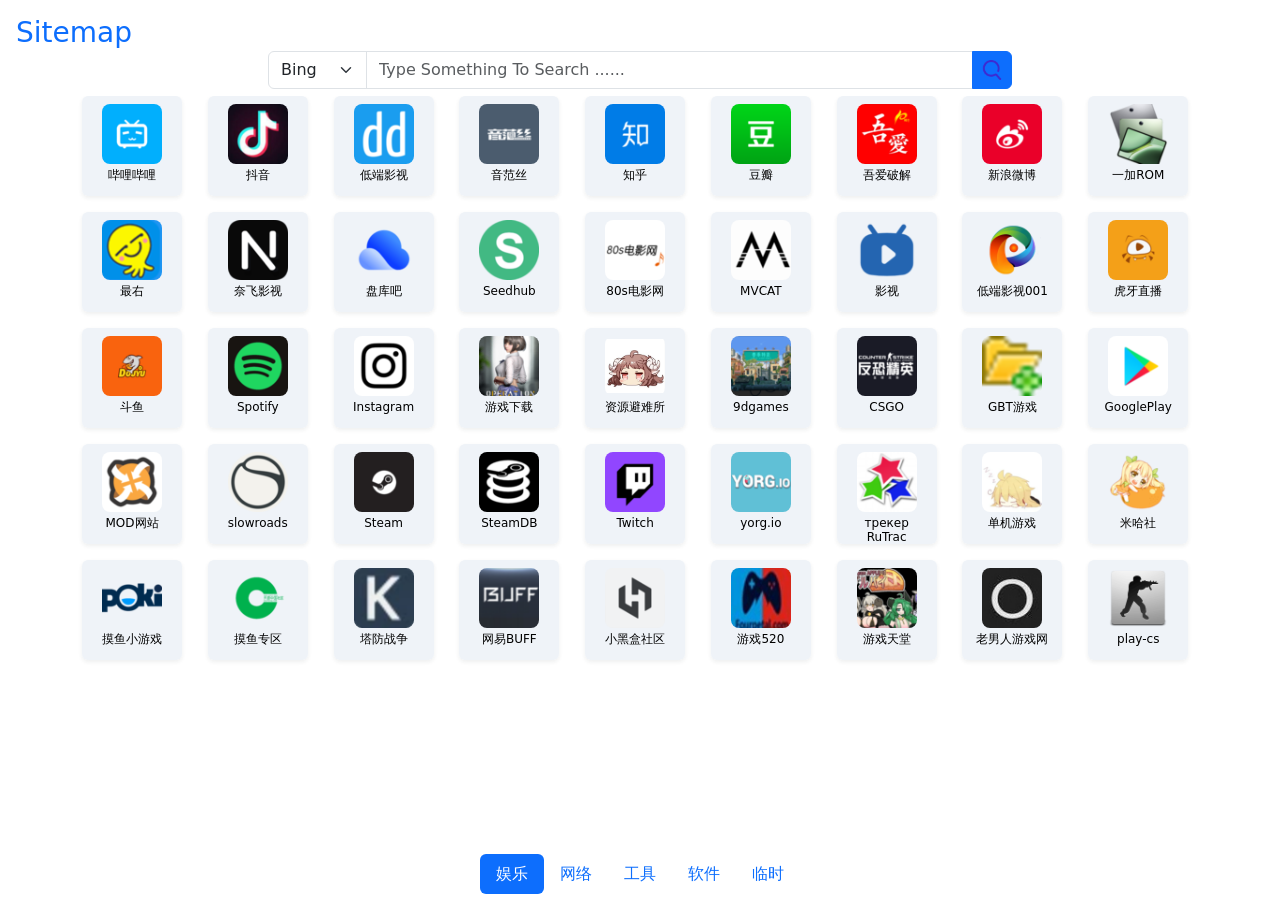
==== docs/index.html @ c8fcf12f "重构 v0.0.1" ====
<!DOCTYPE html>
<html lang="zh-CN">

<head>
  <meta charset="UTF-8">
  <link rel="icon" href="static/ico/favicon.ico" type="image/x-icon">
  <title>YsongCao's Sitemap</title>
  <link rel="stylesheet" href="static/css/bootstrap.css">
  <script src="static/js/bootstrap.bundle.js" defer></script>
  <link rel="stylesheet" href="static/css/styles.css">
  <script src="static/js/js.js" defer></script>
  <script src="static/js/loadData.js" defer></script>
</head>

<body class="d-flex flex-column min-vh-100">
  <div class="container-fluid p-3 pb-0" id="headerContainer">
    <div class="d-flex flex-wrap justify-content-between align-items-center">
      <!-- 站点标题 -->
      <h1 class="navbar-brand mb-0">
        <a class="text-decoration-none fs-3" href="index.html">Sitemap</a>
      </h1>
    </div>
  </div>
  <!-- 搜索部分 -->
  <div class="container d-flex align-items-center justify-content-center mt-0" id="searchContainer">
    <div class="col-md-8">
      <form id="searchForm" class="input-group">
        <select class="form-select flex-grow-0 w-auto" id="engineSelect" aria-label="搜索引擎选择">
          <option value="https://www.bing.com/search?q=">Bing</option>
          <option value="https://www.baidu.com/s?wd=">Baidu</option>
          <option value="hhttps://xiaoyi.huawei.com/?q=">XiaoYi</option>
        </select>
        <input type="text" class="form-control" placeholder="Type Something To Search ......" aria-label="搜索内容" name="q"
          required>
        <button type="submit" class="btn btn-primary btn-search">
          <img src="static/ico/search.png" alt="搜索图标">
          <span class="visually-hidden">搜索</span>
        </button>
      </form>
    </div>
  </div>


  <!-- 内容区域 -->
  <div class="container mt-4 flex-grow-1" id="linkContainer">
    <!-- 改为tab-content -->
    <div id="content-container" class="tab-content row g-4 row-cols-2 row-cols-md-3 row-cols-lg-4">
      <!-- 动态生成tab-pane -->
    </div>
  </div>
  <!-- 自适应底栏 -->
  <footer class="mt-auto sticky-bottom" id="footerContainer">
    <div class="container">
      <nav class="nav nav-pills justify-content-center" id="category-nav">
        <!-- 导航项由JS生成 -->
      </nav>
    </div>
  </footer>


</body>

</html>
---- docs/static/css/styles.css ----
html {
    height: 100%;
    margin: 0;
    overflow: hidden;
    /* 隐藏滚动条 */
}

/* 针对不同浏览器的滚动条隐藏实现 */
::-webkit-scrollbar {
    display: none;
    /* Chrome, Safari and Opera */
}

body {
    height: 100%;
    margin: 0;
    overflow: hidden;
    -ms-overflow-style: none;
    /* IE and Edge */
    scrollbar-width: none;
    /* Firefox */
    overflow: -moz-scrollbars-none;
    /* Older Firefox versions */
    /*background-Image : url(https://bing.ee123.net/img/);*/
}

.btn-search {
    width: 40px;
    position: relative;
    /* 为子元素绝对定位提供参照 */
    padding: 0 !important;
    /* 消除默认内边距 */
    display: flex !important;
    align-items: center;
    justify-content: center;
}

#searchContainer {
    height: 40px !important;
    min-height: 40px;
    box-sizing: border-box;
    flex-shrink: 0;
}

/* 搜索图标尺寸控制 */
.btn-search img {
    width: 20px;
    height: 20px;
    object-fit: contain;
    /* 保持图标比例 */
}
#linkContainer{
    margin: 6px auto !important;
}
/* 确保内容区域可以滚动 */
.container {
    max-height: 100vh;
    overflow-y: auto;
}

.tab-content>.active {
    display: block;
    width: 100%;
}

/* 外层A标签布局 */
a.col {
    padding: 12px;
    /* 控制外层间距 */
    display: block;
}

/* 卡片容器 */
.grid-layout {
    display: grid;
    grid-template-columns: repeat(auto-fill, minmax(100px, 1fr));
    gap: 1rem;
    width: 100%;
    max-width: calc(100px * 10 + 1rem * 9);
    /* 10列x100px + 9个间隙x1rem */
    margin: 0 auto;
}

/* 设置卡片固定尺寸 */
.grid-layout>a {
    width: 100px;
    height: 100px;
    display: block;
}

/* 调整卡片内部布局 */
.card {
    width: 100%;
    height: 100%;
    padding: 8px;
    display: flex;
    flex-direction: column;
    transition: transform 0.3s ease, box-shadow 0.3s ease;
    /* 平滑过渡动画 */
    position: relative;
    /* 防止布局偏移 */
    z-index: 1;
    /* 避免被其他元素遮挡 */
    background-color: rgba(235, 241, 247, 0.801) !important;
}

.card:hover {
    transform: translateY(-5px);
    /* 上移 5px */
    box-shadow: 0 0.5rem 1rem rgba(0, 0, 0, 0.15) !important;
    /* 增强阴影效果 */
}

.card-img-container {
    width: 60px;
    height: 60px;
    flex: 0 0 60px;
    background-size: contain;
    background-repeat: no-repeat;
    background-position: center;
    margin: 0 auto;
    border-radius: 8px;
}

.card-text-container {
    flex: 1;
    display: flex;
    align-items: center;
    justify-content: center;
    padding: 4px 0;
    color: #000;
}

.card-title {
    font-size: 12px;
    margin: 0;
    text-align: center;
    overflow: hidden;
    text-overflow: ellipsis;
    display: -webkit-box;
    -webkit-line-clamp: 2;
    -webkit-box-orient: vertical;
}

.headerContainer {
    background-color: transparent !important;
}

footer {
    background-color: transparent !important;
}

#footerContainer{
    margin-bottom: 6px !important;
}
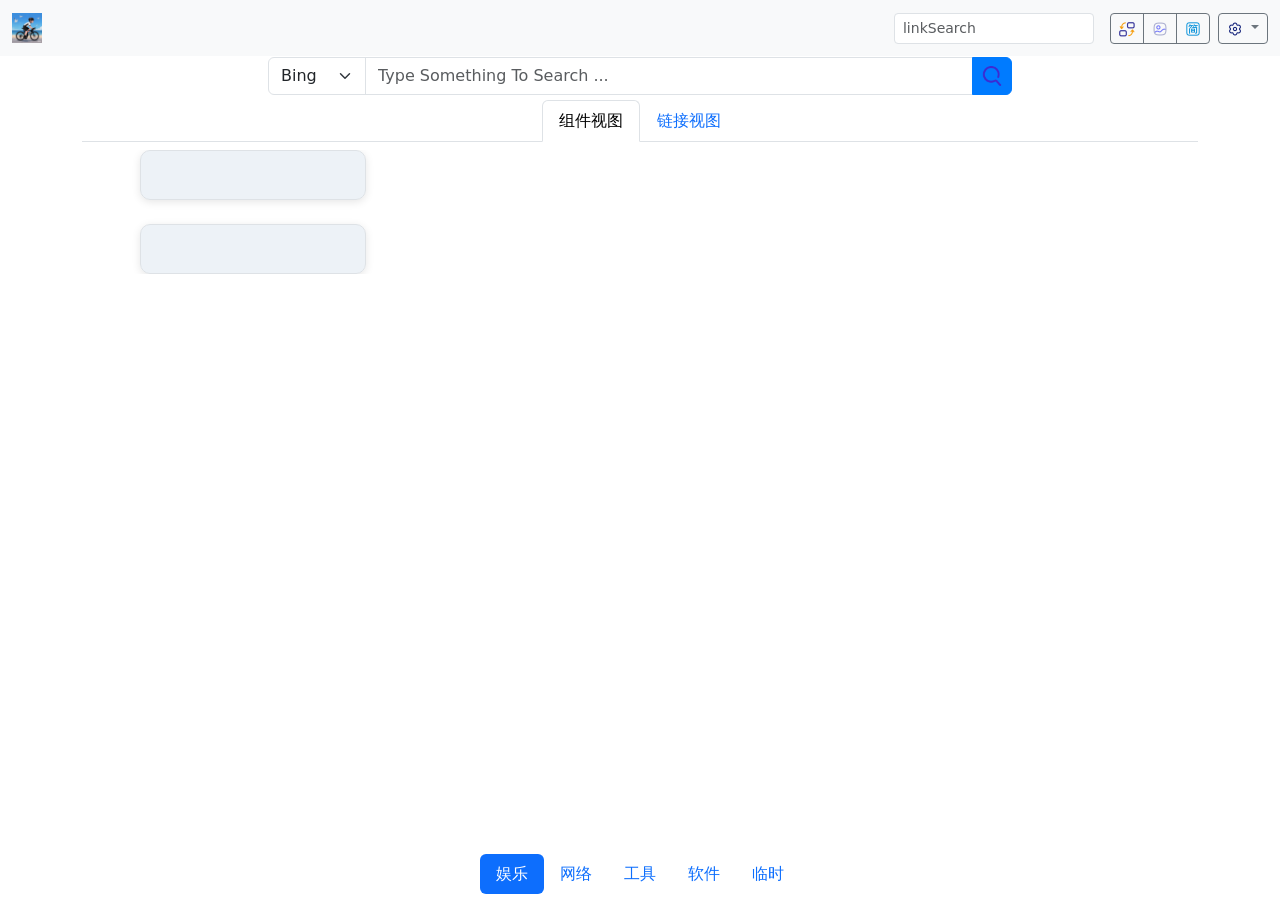
==== commit b2602108: "feat(docs): 重构页面并添加新功能 - 重新设计了页面布局和样式,增加了导航栏和底部栏 - 添加了组件视图和链接视图的切换功能 - 新增了时钟和天气组件 - 实现了暗黑模式切换功能 - 优化" ====
--- a/docs/index.html
+++ b/docs/index.html
@@ -4,7 +4,7 @@
 <head>
   <meta charset="UTF-8">
   <link rel="icon" href="static/ico/favicon.ico" type="image/x-icon">
-  <title>YsongCao's Sitemap</title>
+  <title>Pitahaya Guide</title>
   <link rel="stylesheet" href="static/css/bootstrap.css">
   <script src="static/js/bootstrap.bundle.js" defer></script>
   <link rel="stylesheet" href="static/css/styles.css">
@@ -13,24 +13,77 @@
 </head>
 
 <body class="d-flex flex-column min-vh-100">
-  <div class="container-fluid p-3 pb-0" id="headerContainer">
-    <div class="d-flex flex-wrap justify-content-between align-items-center">
-      <!-- 站点标题 -->
-      <h1 class="navbar-brand mb-0">
-        <a class="text-decoration-none fs-3" href="index.html">Sitemap</a>
-      </h1>
+  <!-- ================= 导航栏区域 ================= -->
+  <nav class="navbar navbar-expand-lg navbar-light bg-light py-2" id="headerContainer">
+    <div class="container-fluid">
+      <!-- 品牌Logo和标题 -->
+      <a class="navbar-brand d-flex align-items-center" href="#">
+        <img src="static/ico/favicon.ico" width="30" height="30" class="d-inline-block align-top" alt="Logo"
+          id="image4Gif">
+        <span class="site-title ms-2" id="siteTitle"></span><!--Pitahaya-->
+      </a>
+
+      <!-- 右侧功能区域 -->
+      <div class="d-flex align-items-center">
+        <!-- 小搜索框 -->
+        <div class="input-group me-3" id="linkSearchContainer" style="width: 200px;">
+          <input type="text" class="form-control form-control-sm" id="inpt_search" placeholder="linkSearch">
+        </div>
+
+        <!-- 功能按钮组 -->
+        <div class="btn-group me-2">
+          <!-- 切换页面按钮 -->
+          <a href="Xindex.html" class="btn btn-sm btn-outline-secondary" id="changePage">
+            <img src="static/ico/change.png" width="16" alt="切换页面">
+          </a>
+          <!-- 切换背景按钮 -->
+          <a href="changeBG.html" class="btn btn-sm btn-outline-secondary" id="changeBG">
+            <img src="static/ico/changeBG.png" width="16" alt="切换背景">
+          </a>
+          <!-- 简洁模式按钮 -->
+          <button class="btn btn-sm btn-outline-secondary" id="lightMod">
+            <img src="static/ico/lightMod.png" width="16" alt="简洁模式">
+          </button>
+        </div>
+
+        <!-- 设置下拉菜单 -->
+        <div class="dropdown">
+          <button class="btn btn-sm btn-outline-secondary dropdown-toggle" id="settingsBtn" data-bs-toggle="dropdown"
+            aria-expanded="false">
+            <img src="static/ico/setting.png" width="16" alt="设置">
+          </button>
+          <ul class="dropdown-menu dropdown-menu-end" id="settingsDropdown">
+            <!-- 动态生成的下拉选项 -->
+            <li><a class="dropdown-item" href="#">设置1</a></li>
+            <li><a class="dropdown-item" href="#">设置2</a></li>
+            <li>
+              <hr class="dropdown-divider">
+            </li>
+            <li><a class="dropdown-item" href="#" onclick="toggleTheme()">切换暗黑模式</a></li>
+          </ul>
+        </div>
+      </div>
     </div>
-  </div>
-  <!-- 搜索部分 -->
-  <div class="container d-flex align-items-center justify-content-center mt-0" id="searchContainer">
+  </nav>
+
+  <!-- ================= 主搜索区域 ================= -->
+  <div class="container d-flex align-items-center justify-content-center mt-0" id="webSearchContainer">
     <div class="col-md-8">
       <form id="searchForm" class="input-group">
         <select class="form-select flex-grow-0 w-auto" id="engineSelect" aria-label="搜索引擎选择">
           <option value="https://www.bing.com/search?q=">Bing</option>
-          <option value="https://www.baidu.com/s?wd=">Baidu</option>
-          <option value="hhttps://xiaoyi.huawei.com/?q=">XiaoYi</option>
+          <option value="https://www.baidu.com/s?wd=">百度</option>
+          <option value="https://xiaoyi.huawei.com/?q=">小艺</option>
+          <option value="https://www.sogou.com/web?ie={inputEncoding}&query=">搜狗</option>
+          <option value="https://www.so.com/s?ie={inputEncoding}&q=">360</option>
+          <option value="http://www.zhihu.com/search?type=content&q=">知乎</option>
+          <option value="https://s.weibo.com/weibo?q=">微博</option>
+          <option value="https://www.xiaohongshu.com/search_result?keyword=">小红书</option>
+          <option value="https://www.douban.com/search?source=suggest&q=">豆瓣</option>
+          <option value="https://www.douyin.com/root/search/">抖音</option>
+          <option value="https://search.bilibili.com/video?keyword=">B站</option>
         </select>
-        <input type="text" class="form-control" placeholder="Type Something To Search ......" aria-label="搜索内容" name="q"
+        <input type="text" class="form-control" placeholder="Type Something To Search ..." aria-label="搜索内容" name="q"
           required>
         <button type="submit" class="btn btn-primary btn-search">
           <img src="static/ico/search.png" alt="搜索图标">
@@ -40,15 +93,57 @@
     </div>
   </div>
 
+  <!-- ================= 主内容区域 ================= -->
+  <!-- ================= 视图切换导航 ================= -->
+  <div class="container mt-1">
+    <ul class="nav nav-tabs justify-content-center" id="viewTab" role="tablist">
+      <li class="nav-item" role="presentation">
+        <button class="nav-link active" id="widget-tab" data-bs-toggle="tab" data-bs-target="#widgetContainer"
+          type="button" role="tab">
+          组件视图
+        </button>
+      </li>
+      <li class="nav-item" role="presentation">
+        <button class="nav-link" id="link-tab" data-bs-toggle="tab" data-bs-target="#linkContainer" type="button"
+          role="tab">
+          链接视图
+        </button>
+      </li>
+    </ul>
+  </div>
 
-  <!-- 内容区域 -->
-  <div class="container mt-4 flex-grow-1" id="linkContainer">
-    <!-- 改为tab-content -->
-    <div id="content-container" class="tab-content row g-4 row-cols-2 row-cols-md-3 row-cols-lg-4">
-      <!-- 动态生成tab-pane -->
+  <!-- ================= 修改后的主内容区域 ================= -->
+  <div class="container mt-2 tab-content" id="mainContent">
+    <!-- 组件视图 -->
+    <div class="tab-pane fade show active row g-4 row-cols-2 row-cols-md-3 row-cols-lg-4" id="widgetContainer"
+      role="tabpanel">
+      <!-- 时钟组件 -->
+      <div class="col">
+        <div class="card widget-card h-100">
+          <div class="card-body text-center" id="clockContainer"></div>
+        </div>
+      </div>
+      <!-- 天气组件 -->
+      <div class="col">
+        <div class="card widget-card h-100">
+          <div class="card-body" id="weatherContainer"></div>
+        </div>
+      </div>
+      <!-- 其他组件... -->
     </div>
+
+
+    <!-- 现有链接视图 (保持原样) -->
+    <div class="tab-pane fade" id="linkContainer" role="tabpanel">
+      <div id="link-container" class="tab-content row g-4 row-cols-2 row-cols-md-3 row-cols-lg-4">
+        <!-- 动态生成tab-pane -->
+      </div>
+    </div>
+
+
   </div>
-  <!-- 自适应底栏 -->
+
+  <!-- ================= 底栏区域 ================= -->
   <footer class="mt-auto sticky-bottom" id="footerContainer">
     <div class="container">
       <nav class="nav nav-pills justify-content-center" id="category-nav">
@@ -57,7 +152,6 @@
     </div>
   </footer>
 
-
 </body>
 
 </html>
--- a/docs/static/css/styles.css
+++ b/docs/static/css/styles.css
@@ -1,3 +1,35 @@
+:root {
+    /* 明亮模式颜色 */
+    --color-bg: #fff;
+    --color-card-bg: rgba(235, 241, 247, 0.89);
+    --color-text: #000000;
+    --color-shadow: rgba(0, 0, 0, 0.15);
+    --color-primary: #007bff;
+    --color-border: #dee2e6;
+
+    /* 导航栏/底栏 */
+    --color-nav-bg: transparent;
+    --color-nav-text: inherit;
+
+    /* 卡片悬停效果 */
+    --card-hover-shadow: 0 0.5rem 1rem rgba(0, 0, 0, 0.15);
+
+    /* 组件相关 */
+    --widget-card-radius: 10px;
+}
+
+/* 暗黑模式颜色 */
+[data-theme="dark"] {
+    --color-bg: #121212;
+    --color-card-bg: rgba(30, 30, 30, 0.9);
+    --color-text: #e0e0e0;
+    --color-shadow: rgba(255, 255, 255, 0.05);
+    --color-primary: #6c757d;
+    --color-border: #444;
+
+    --card-hover-shadow: 0 0.5rem 1rem rgba(255, 255, 255, 0.1);
+}
+
 html {
     height: 100%;
     margin: 0;
@@ -8,7 +40,6 @@
 /* 针对不同浏览器的滚动条隐藏实现 */
 ::-webkit-scrollbar {
     display: none;
-    /* Chrome, Safari and Opera */
 }
 
 body {
@@ -16,14 +47,19 @@
     margin: 0;
     overflow: hidden;
     -ms-overflow-style: none;
-    /* IE and Edge */
     scrollbar-width: none;
-    /* Firefox */
     overflow: -moz-scrollbars-none;
-    /* Older Firefox versions */
-    /*background-Image : url(https://bing.ee123.net/img/);*/
-}
-
+    background-color: var(--color-bg);
+    color: var(--color-text);
+}
+
+/*web搜索*/
+#webSearchContainer {
+    height: 40px !important;
+    min-height: 40px;
+    box-sizing: border-box;
+    flex-shrink: 0;
+}
 .btn-search {
     width: 40px;
     position: relative;
@@ -34,24 +70,37 @@
     align-items: center;
     justify-content: center;
 }
-
-#searchContainer {
-    height: 40px !important;
-    min-height: 40px;
-    box-sizing: border-box;
-    flex-shrink: 0;
-}
-
-/* 搜索图标尺寸控制 */
+/* 搜索图标尺寸 */
 .btn-search img {
     width: 20px;
     height: 20px;
     object-fit: contain;
-    /* 保持图标比例 */
-}
-#linkContainer{
+}
+
+/*主内容区域*/
+#mainContent {
+    width: 80vw; 
+    max-width: none; /* 移除Bootstrap默认的最大宽度限制 */
+    margin-left: auto;
+    margin-right: auto;
+}
+
+
+/*组件*/
+.widget-card {
+    border-radius: 10px;
+    box-shadow: 0 2px 8px rgba(0, 0, 0, 0.1);
+    transition: transform 0.2s;
+}
+
+.widget-card:hover {
+    transform: translateY(-5px);
+}
+
+#linkContainer {
     margin: 6px auto !important;
 }
+
 /* 确保内容区域可以滚动 */
 .container {
     max-height: 100vh;
@@ -101,13 +150,14 @@
     /* 防止布局偏移 */
     z-index: 1;
     /* 避免被其他元素遮挡 */
-    background-color: rgba(235, 241, 247, 0.801) !important;
+    background-color: var(--color-card-bg);
+    border-color: var(--color-border);
 }
 
 .card:hover {
     transform: translateY(-5px);
     /* 上移 5px */
-    box-shadow: 0 0.5rem 1rem rgba(0, 0, 0, 0.15) !important;
+    box-shadow: var(--card-hover-shadow);
     /* 增强阴影效果 */
 }
 
@@ -142,14 +192,17 @@
     -webkit-box-orient: vertical;
 }
 
-.headerContainer {
-    background-color: transparent !important;
-}
-
+.headerContainer,
 footer {
-    background-color: transparent !important;
-}
-
-#footerContainer{
+    background-color: var(--color-nav-bg);
+    color: var(--color-nav-text);
+}
+
+#footerContainer {
     margin-bottom: 6px !important;
+}
+
+.btn-primary {
+    background-color: var(--color-primary);
+    border-color: var(--color-primary);
 }
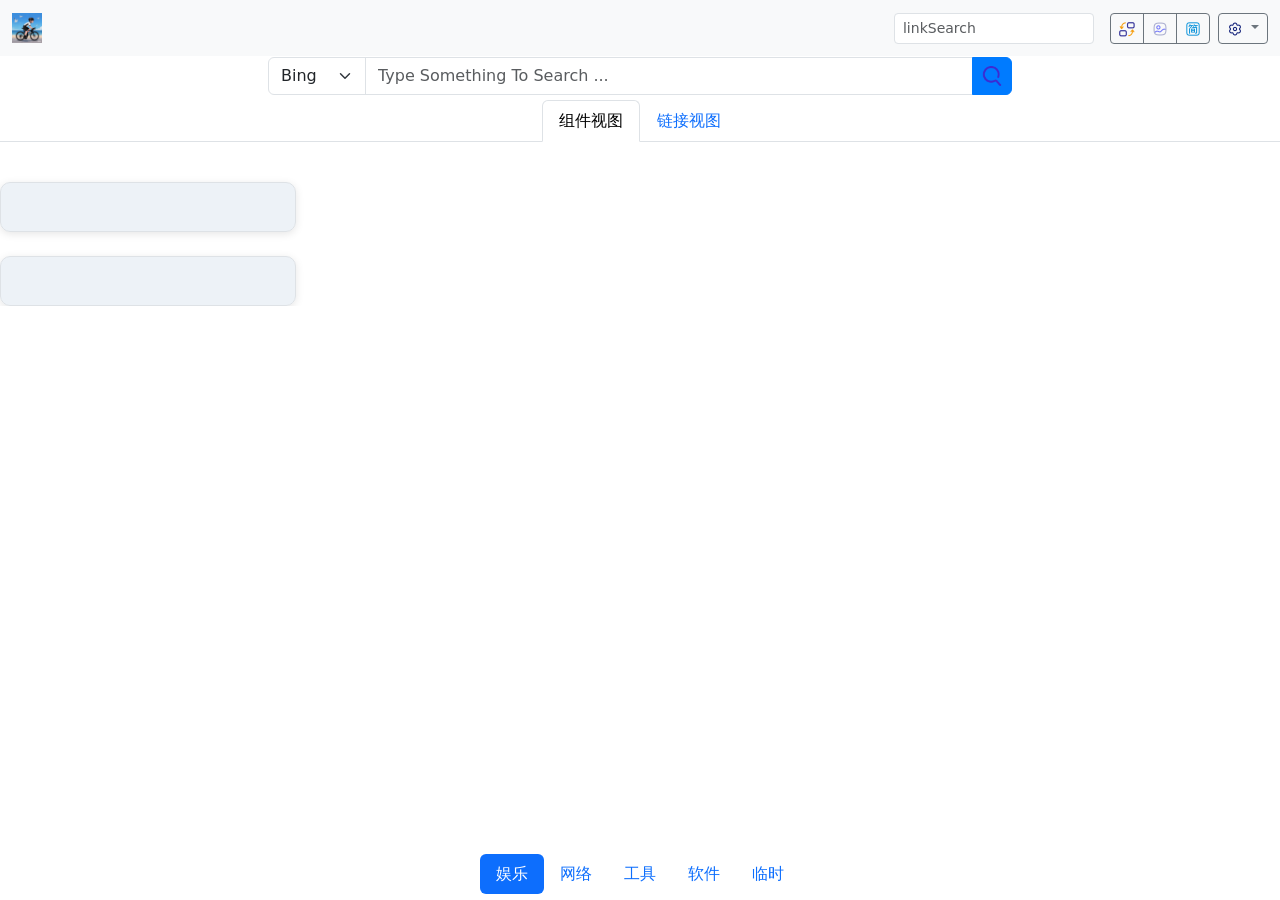
==== commit 11e73d9a: "refactor(docs): 优化文档页面布局和样式 - 调整视图切换导航栏样式和位置 - 优化主内容区域布局 - 统一组件视图和链接视图样式 - 调整网格布局最大宽度" ====
--- a/docs/index.html
+++ b/docs/index.html
@@ -94,17 +94,17 @@
   </div>
 
   <!-- ================= 主内容区域 ================= -->
-  <!-- ================= 视图切换导航 ================= -->
-  <div class="container mt-1">
+  <!-- ===== 视图切换导航 ===== -->
+  <div class="mt-1" id="viewTabContainer" style="height: 50px;">
     <ul class="nav nav-tabs justify-content-center" id="viewTab" role="tablist">
       <li class="nav-item" role="presentation">
-        <button class="nav-link active" id="widget-tab" data-bs-toggle="tab" data-bs-target="#widgetContainer"
+        <button class="nav-link active " id="widget-tab" data-bs-toggle="tab" data-bs-target="#widgetContainer"
           type="button" role="tab">
           组件视图
         </button>
       </li>
       <li class="nav-item" role="presentation">
-        <button class="nav-link" id="link-tab" data-bs-toggle="tab" data-bs-target="#linkContainer" type="button"
+        <button class="nav-link " id="link-tab" data-bs-toggle="tab" data-bs-target="#linkContainer" type="button"
           role="tab">
           链接视图
         </button>
@@ -112,10 +112,10 @@
     </ul>
   </div>
 
-  <!-- ================= 修改后的主内容区域 ================= -->
-  <div class="container mt-2 tab-content" id="mainContent">
+  <!-- ===== 修改后的主内容区域 ===== -->
+  <div class="mt-2 tab-content" id="mainContent">
     <!-- 组件视图 -->
-    <div class="tab-pane fade show active row g-4 row-cols-2 row-cols-md-3 row-cols-lg-4" id="widgetContainer"
+    <div class="tab-pane fade mt-2 show active row g-4 row-cols-2 row-cols-md-3 row-cols-lg-4" id="widgetContainer"
       role="tabpanel">
       <!-- 时钟组件 -->
       <div class="col">
@@ -134,7 +134,7 @@
 
 
     <!-- 现有链接视图 (保持原样) -->
-    <div class="tab-pane fade" id="linkContainer" role="tabpanel">
+    <div class="tab-pane fade mt-2" id="linkContainer" role="tabpanel">
       <div id="link-container" class="tab-content row g-4 row-cols-2 row-cols-md-3 row-cols-lg-4">
         <!-- 动态生成tab-pane -->
       </div>
--- a/docs/static/css/styles.css
+++ b/docs/static/css/styles.css
@@ -77,15 +77,6 @@
     object-fit: contain;
 }
 
-/*主内容区域*/
-#mainContent {
-    width: 80vw; 
-    max-width: none; /* 移除Bootstrap默认的最大宽度限制 */
-    margin-left: auto;
-    margin-right: auto;
-}
-
-
 /*组件*/
 .widget-card {
     border-radius: 10px;
@@ -97,12 +88,8 @@
     transform: translateY(-5px);
 }
 
-#linkContainer {
-    margin: 6px auto !important;
-}
-
 /* 确保内容区域可以滚动 */
-.container {
+#mainContent {
     max-height: 100vh;
     overflow-y: auto;
 }
@@ -120,12 +107,12 @@
 }
 
 /* 卡片容器 */
-.grid-layout {
+.grid-layout{
     display: grid;
     grid-template-columns: repeat(auto-fill, minmax(100px, 1fr));
     gap: 1rem;
     width: 100%;
-    max-width: calc(100px * 10 + 1rem * 9);
+    max-width: calc(100px * 14 + 1rem * 9);
     /* 10列x100px + 9个间隙x1rem */
     margin: 0 auto;
 }
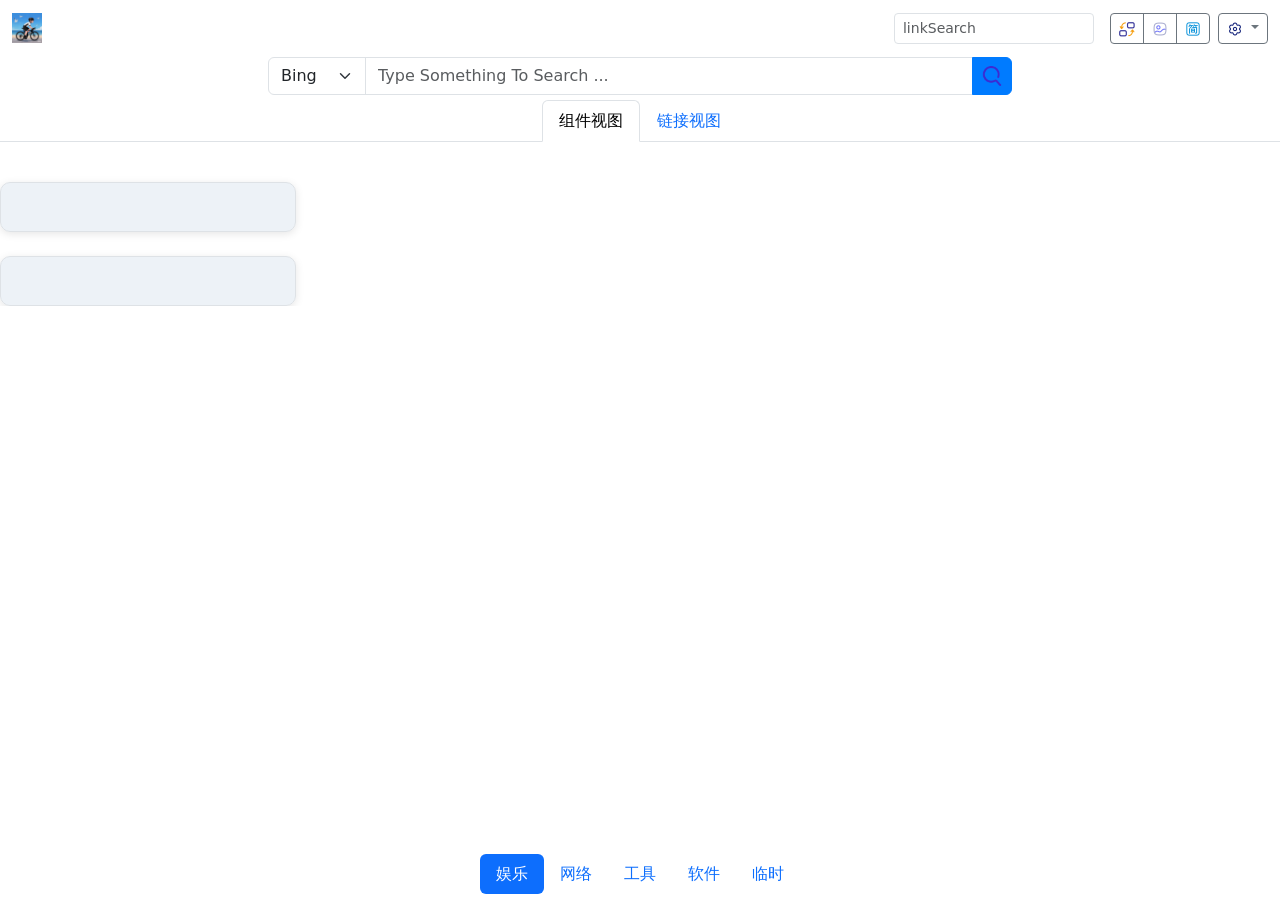
==== commit 4f76944f: "refactor(docs): 优化文档页面样式和脚本路径 - 更新 changeBG.html 和 index.html 中的样式表和脚本路径 - 调整导航栏样式，移除 bg-light 类 - 修" ====
--- a/docs/index.html
+++ b/docs/index.html
@@ -14,7 +14,7 @@
 
 <body class="d-flex flex-column min-vh-100">
   <!-- ================= 导航栏区域 ================= -->
-  <nav class="navbar navbar-expand-lg navbar-light bg-light py-2" id="headerContainer">
+  <nav class="navbar navbar-expand-lg navbar-light  py-2" id="headerContainer">
     <div class="container-fluid">
       <!-- 品牌Logo和标题 -->
       <a class="navbar-brand d-flex align-items-center" href="#">
--- a/docs/static/css/styles.css
+++ b/docs/static/css/styles.css
@@ -165,7 +165,7 @@
     align-items: center;
     justify-content: center;
     padding: 4px 0;
-    color: #000;
+    color: var(--color-text);
 }
 
 .card-title {
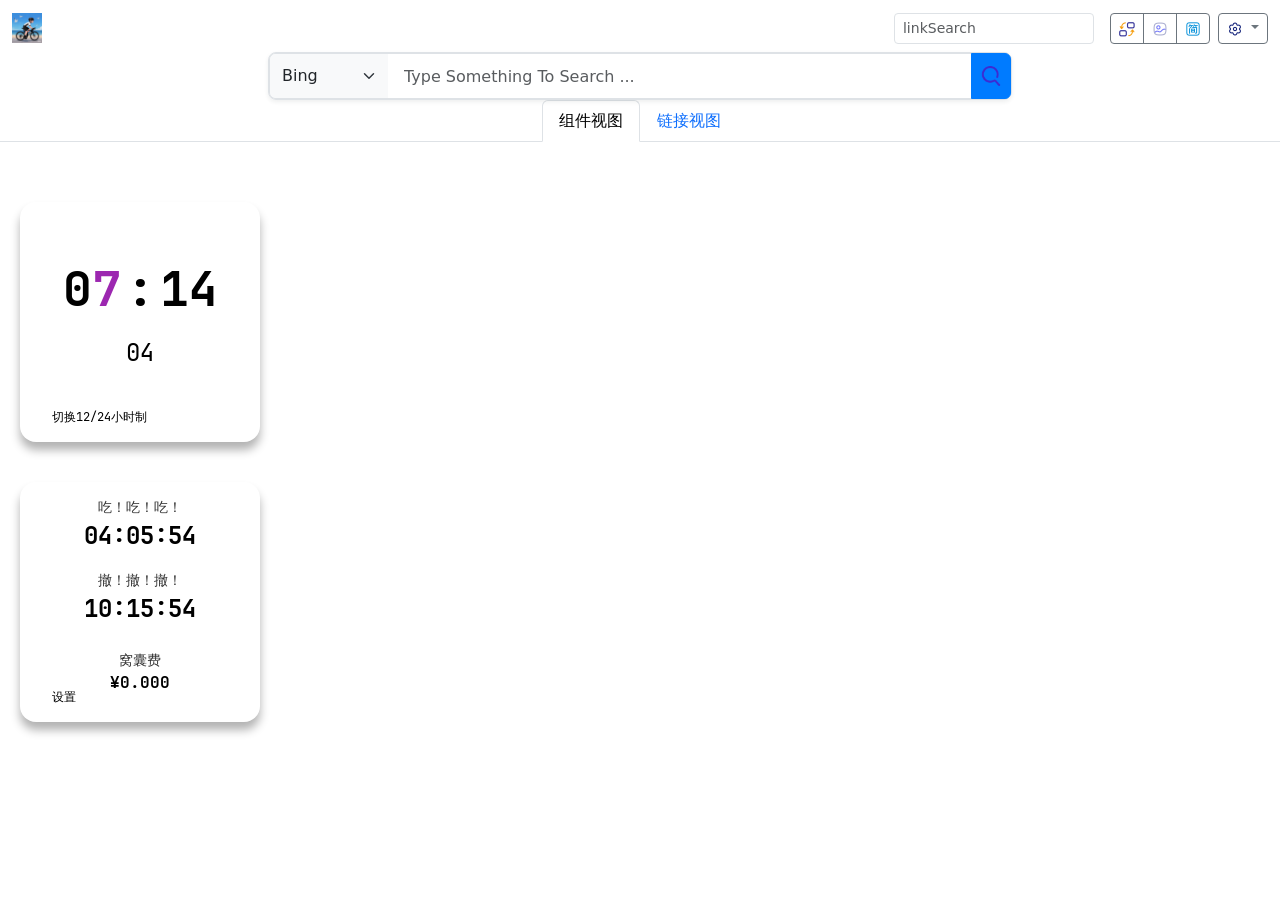
==== commit c6647326: "切换VIEW时显示有问题" ====
--- a/docs/index.html
+++ b/docs/index.html
@@ -7,6 +7,7 @@
   <title>Pitahaya Guide</title>
   <link rel="stylesheet" href="static/css/bootstrap.css">
   <script src="static/js/bootstrap.bundle.js" defer></script>
+  <script src=" static/js/widgets.js" defer></script>
   <link rel="stylesheet" href="static/css/styles.css">
   <script src="static/js/js.js" defer></script>
   <script src="static/js/loadData.js" defer></script>
@@ -69,8 +70,9 @@
   <!-- ================= 主搜索区域 ================= -->
   <div class="container d-flex align-items-center justify-content-center mt-0" id="webSearchContainer">
     <div class="col-md-8">
-      <form id="searchForm" class="input-group">
-        <select class="form-select flex-grow-0 w-auto" id="engineSelect" aria-label="搜索引擎选择">
+      <form id="searchForm" class="input-group shadow-sm rounded-3">
+        <select class="form-select flex-grow-0 w-auto border-end-0" id="engineSelect" aria-label="搜索引擎选择"
+          style="background-color: #f8f9fa; transition: all 0.3s;">
           <option value="https://www.bing.com/search?q=">Bing</option>
           <option value="https://www.baidu.com/s?wd=">百度</option>
           <option value="https://xiaoyi.huawei.com/?q=">小艺</option>
@@ -83,11 +85,12 @@
           <option value="https://www.douyin.com/root/search/">抖音</option>
           <option value="https://search.bilibili.com/video?keyword=">B站</option>
         </select>
-        <input type="text" class="form-control" placeholder="Type Something To Search ..." aria-label="搜索内容" name="q"
-          required>
-        <button type="submit" class="btn btn-primary btn-search">
-          <img src="static/ico/search.png" alt="搜索图标">
-          <span class="visually-hidden">搜索</span>
+        <input type="text" class="form-control border-start-0 border-end-0 px-3"
+          placeholder="Type Something To Search ..." aria-label="搜索内容" name="q" required
+          style="height: 46px; font-size: 1rem;">
+        <button type="submit" class="btn btn-primary btn-search d-flex align-items-center px-3"
+          style="border-radius: 0 0.375rem 0.375rem 0; transition: all 0.3s;">
+          <img src="static/ico/search.png" alt="搜索图标" width="20">
         </button>
       </form>
     </div>
@@ -119,15 +122,11 @@
       role="tabpanel">
       <!-- 时钟组件 -->
       <div class="col">
-        <div class="card widget-card h-100">
-          <div class="card-body text-center" id="clockContainer"></div>
-        </div>
+        <div class="card-body text-center" id="clockContainer"></div>
       </div>
-      <!-- 天气组件 -->
+      <!-- 社畜组件 -->
       <div class="col">
-        <div class="card widget-card h-100">
-          <div class="card-body" id="weatherContainer"></div>
-        </div>
+        <div class="card-body" id="workTimeContainer"></div>
       </div>
       <!-- 其他组件... -->
     </div>
@@ -153,5 +152,20 @@
   </footer>
 
 </body>
+<script>
+  document.addEventListener('DOMContentLoaded', function () {
+    // 初始化时钟组件
+    new ClockWidget({
+      containerId: 'clockContainer',
+      use24HourFormat: true,
+      highlightColor: "#9c27b0"
+    });
+    // 初始化社畜倒计时
+    new WorkTimeWidget({
+      containerId: 'workTimeContainer'
+    });
+    // 其他组件初始化...
+  });
+</script>
 
 </html>
--- a/docs/static/css/styles.css
+++ b/docs/static/css/styles.css
@@ -60,6 +60,7 @@
     box-sizing: border-box;
     flex-shrink: 0;
 }
+
 .btn-search {
     width: 40px;
     position: relative;
@@ -70,6 +71,7 @@
     align-items: center;
     justify-content: center;
 }
+
 /* 搜索图标尺寸 */
 .btn-search img {
     width: 20px;
@@ -77,6 +79,38 @@
     object-fit: contain;
 }
 
+/* 搜索表单整体效果 */
+#searchForm {
+    border: 1px solid #dee2e6;
+    transition: box-shadow 0.3s ease;
+}
+
+#searchForm:hover {
+    box-shadow: 0 0.5rem 1rem rgba(0, 0, 0, 0.15) !important;
+}
+
+/* 搜索引擎选择框 */
+#engineSelect {
+    min-width: 120px;
+    cursor: pointer;
+}
+
+#engineSelect:hover {
+    background-color: #e9ecef !important;
+}
+
+/* 搜索按钮悬停效果 */
+.btn-search:hover {
+    background-color: #0b5ed7;
+    transform: scale(1.02);
+}
+
+/* 输入框聚焦效果 */
+#searchForm input:focus {
+    border-color: #86b7fe;
+    box-shadow: none;
+}
+
 /*组件*/
 .widget-card {
     border-radius: 10px;
@@ -107,7 +141,7 @@
 }
 
 /* 卡片容器 */
-.grid-layout{
+.grid-layout {
     display: grid;
     grid-template-columns: repeat(auto-fill, minmax(100px, 1fr));
     gap: 1rem;
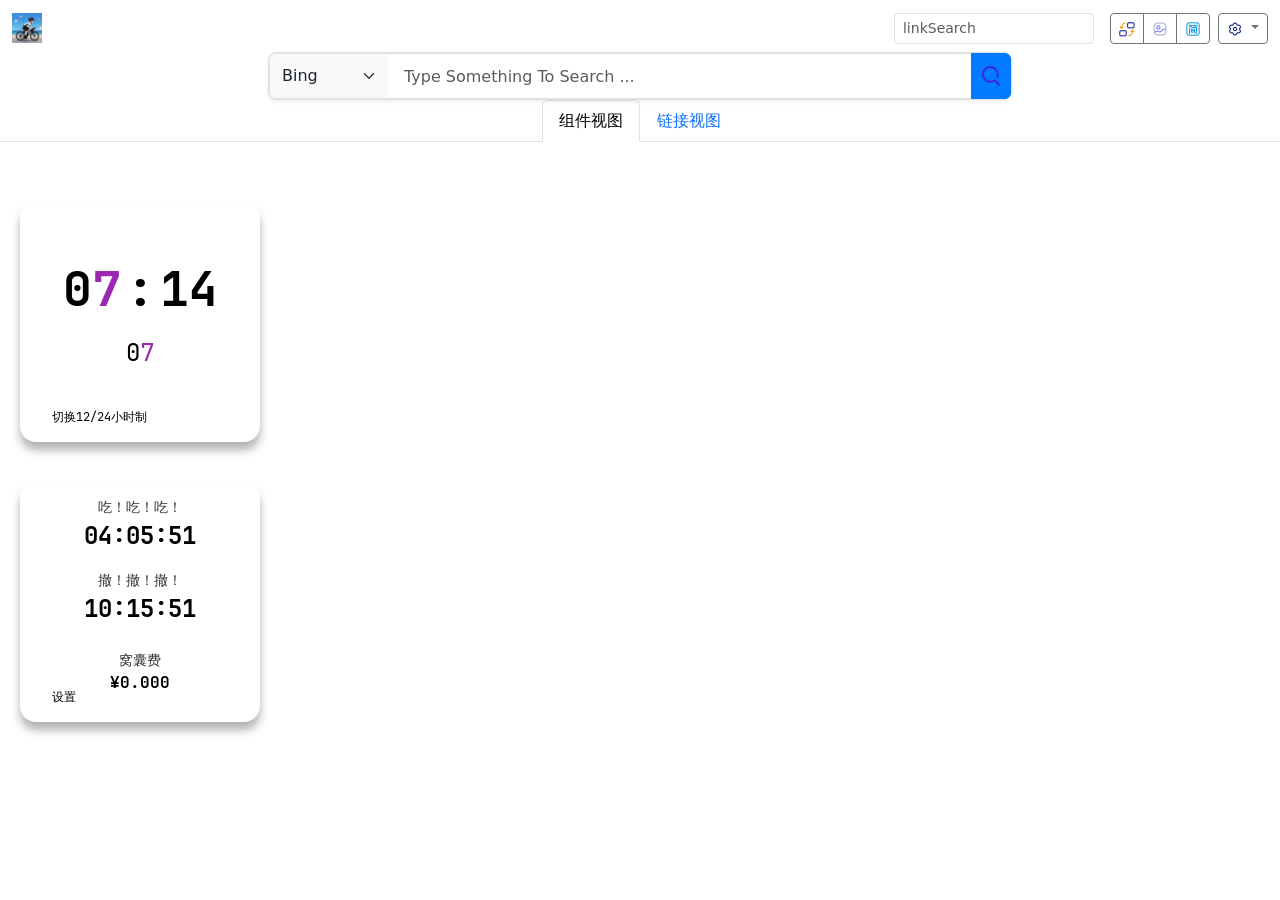
==== commit 33ee5b52: "1" ====
--- a/docs/index.html
+++ b/docs/index.html
@@ -150,22 +150,7 @@
       </nav>
     </div>
   </footer>
+</body>
 
-</body>
-<script>
-  document.addEventListener('DOMContentLoaded', function () {
-    // 初始化时钟组件
-    new ClockWidget({
-      containerId: 'clockContainer',
-      use24HourFormat: true,
-      highlightColor: "#9c27b0"
-    });
-    // 初始化社畜倒计时
-    new WorkTimeWidget({
-      containerId: 'workTimeContainer'
-    });
-    // 其他组件初始化...
-  });
-</script>
 
 </html>
